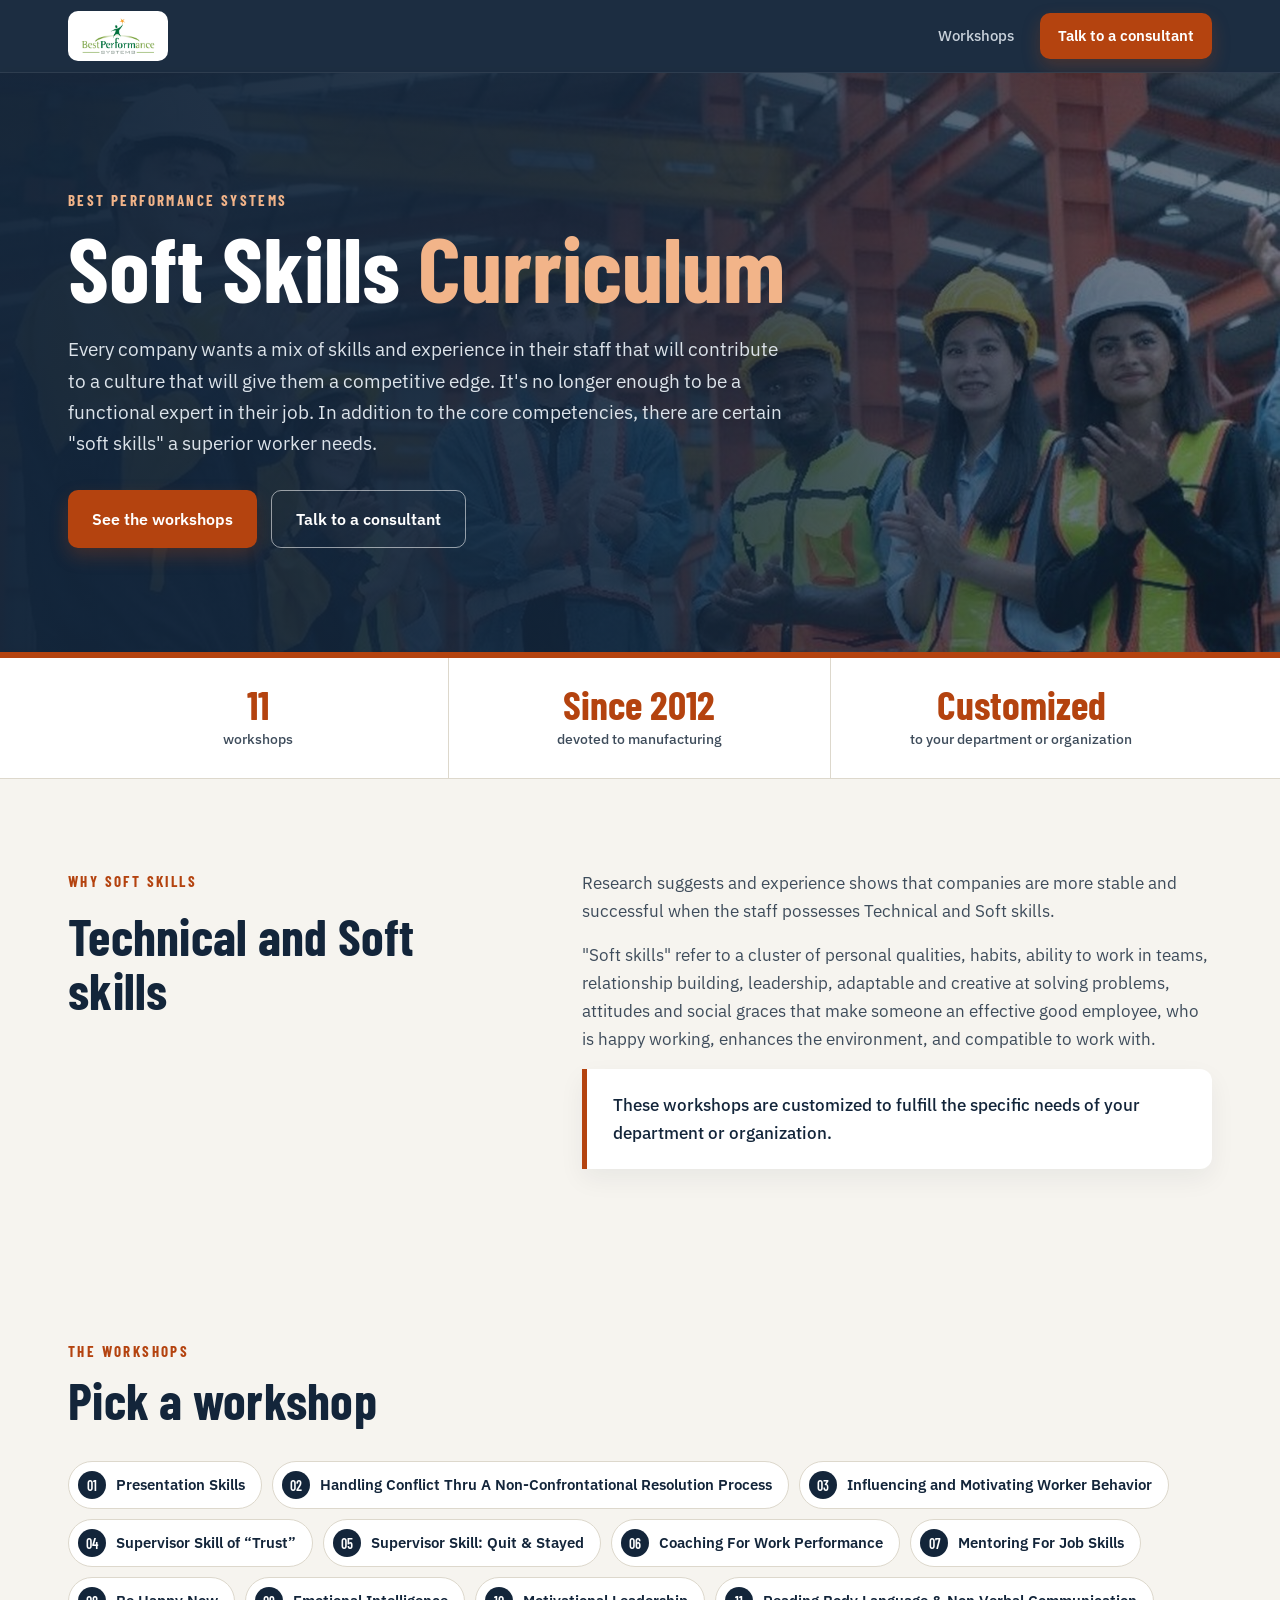
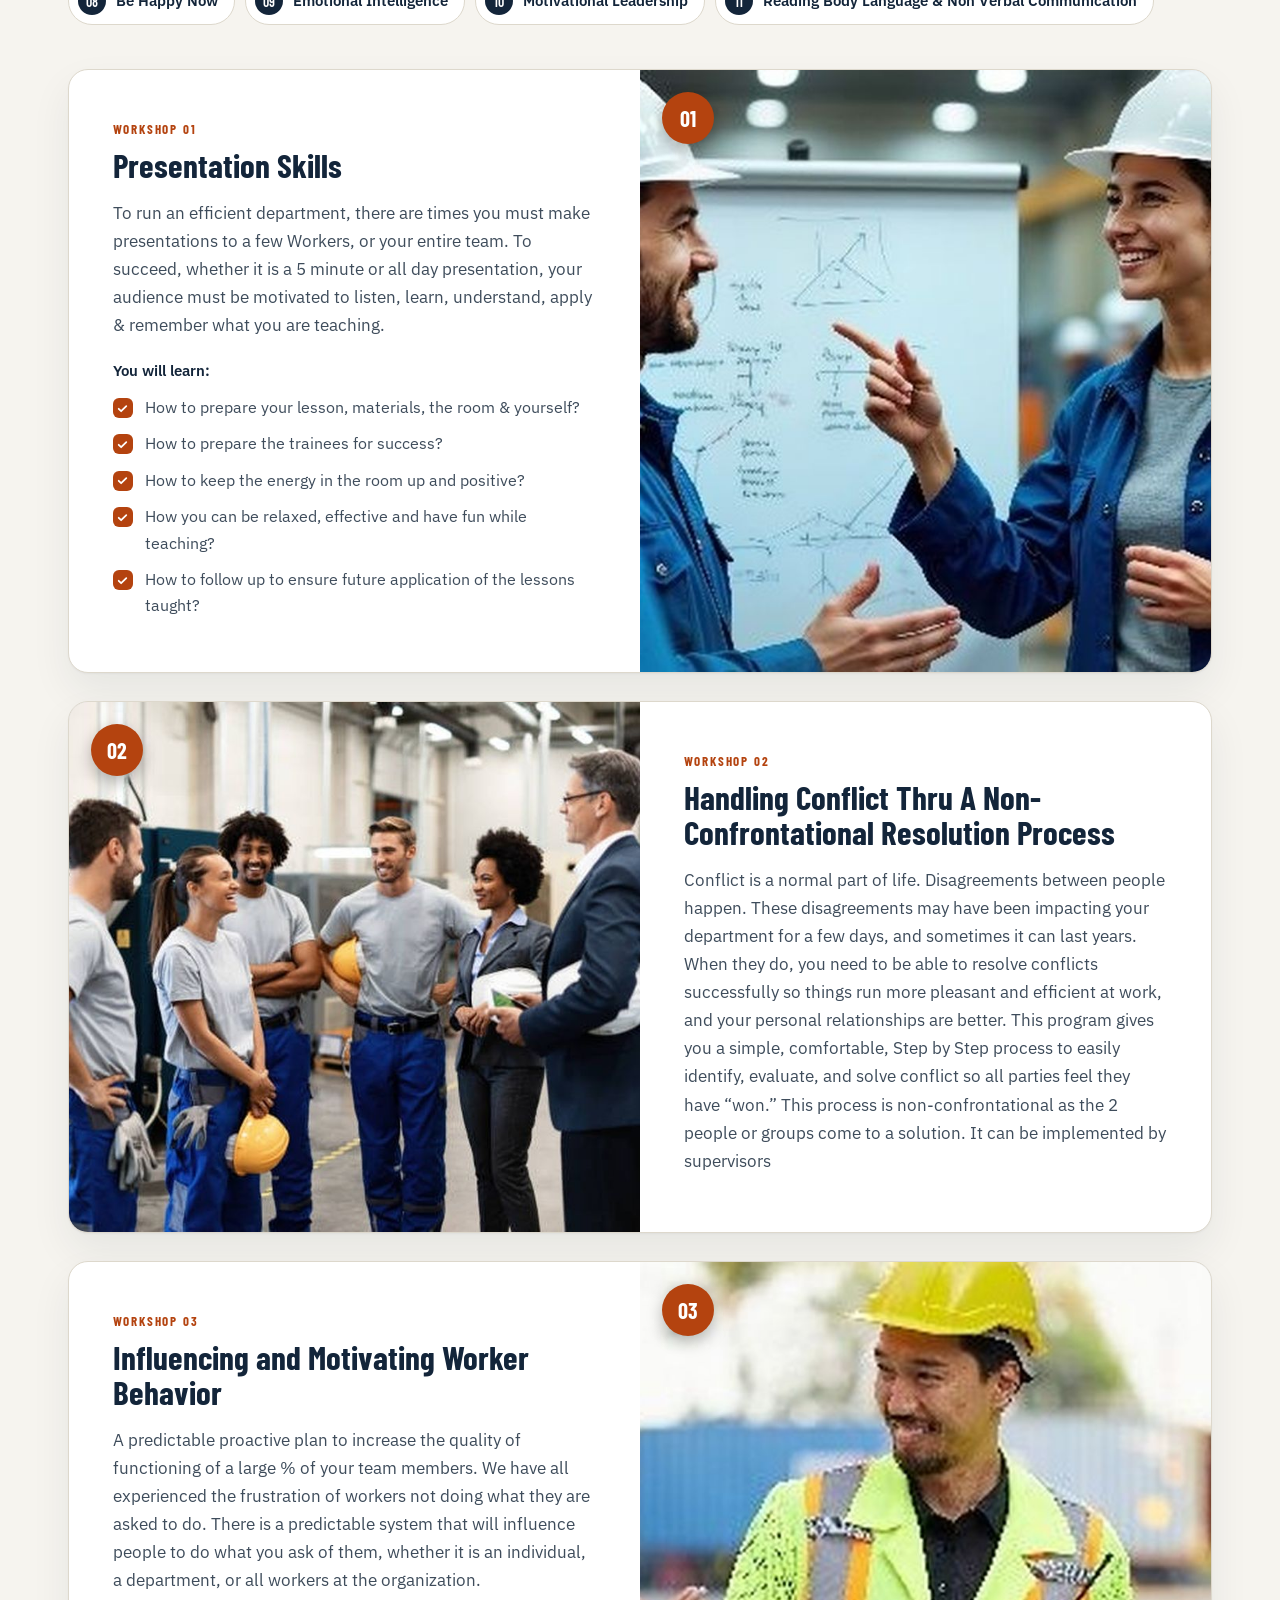
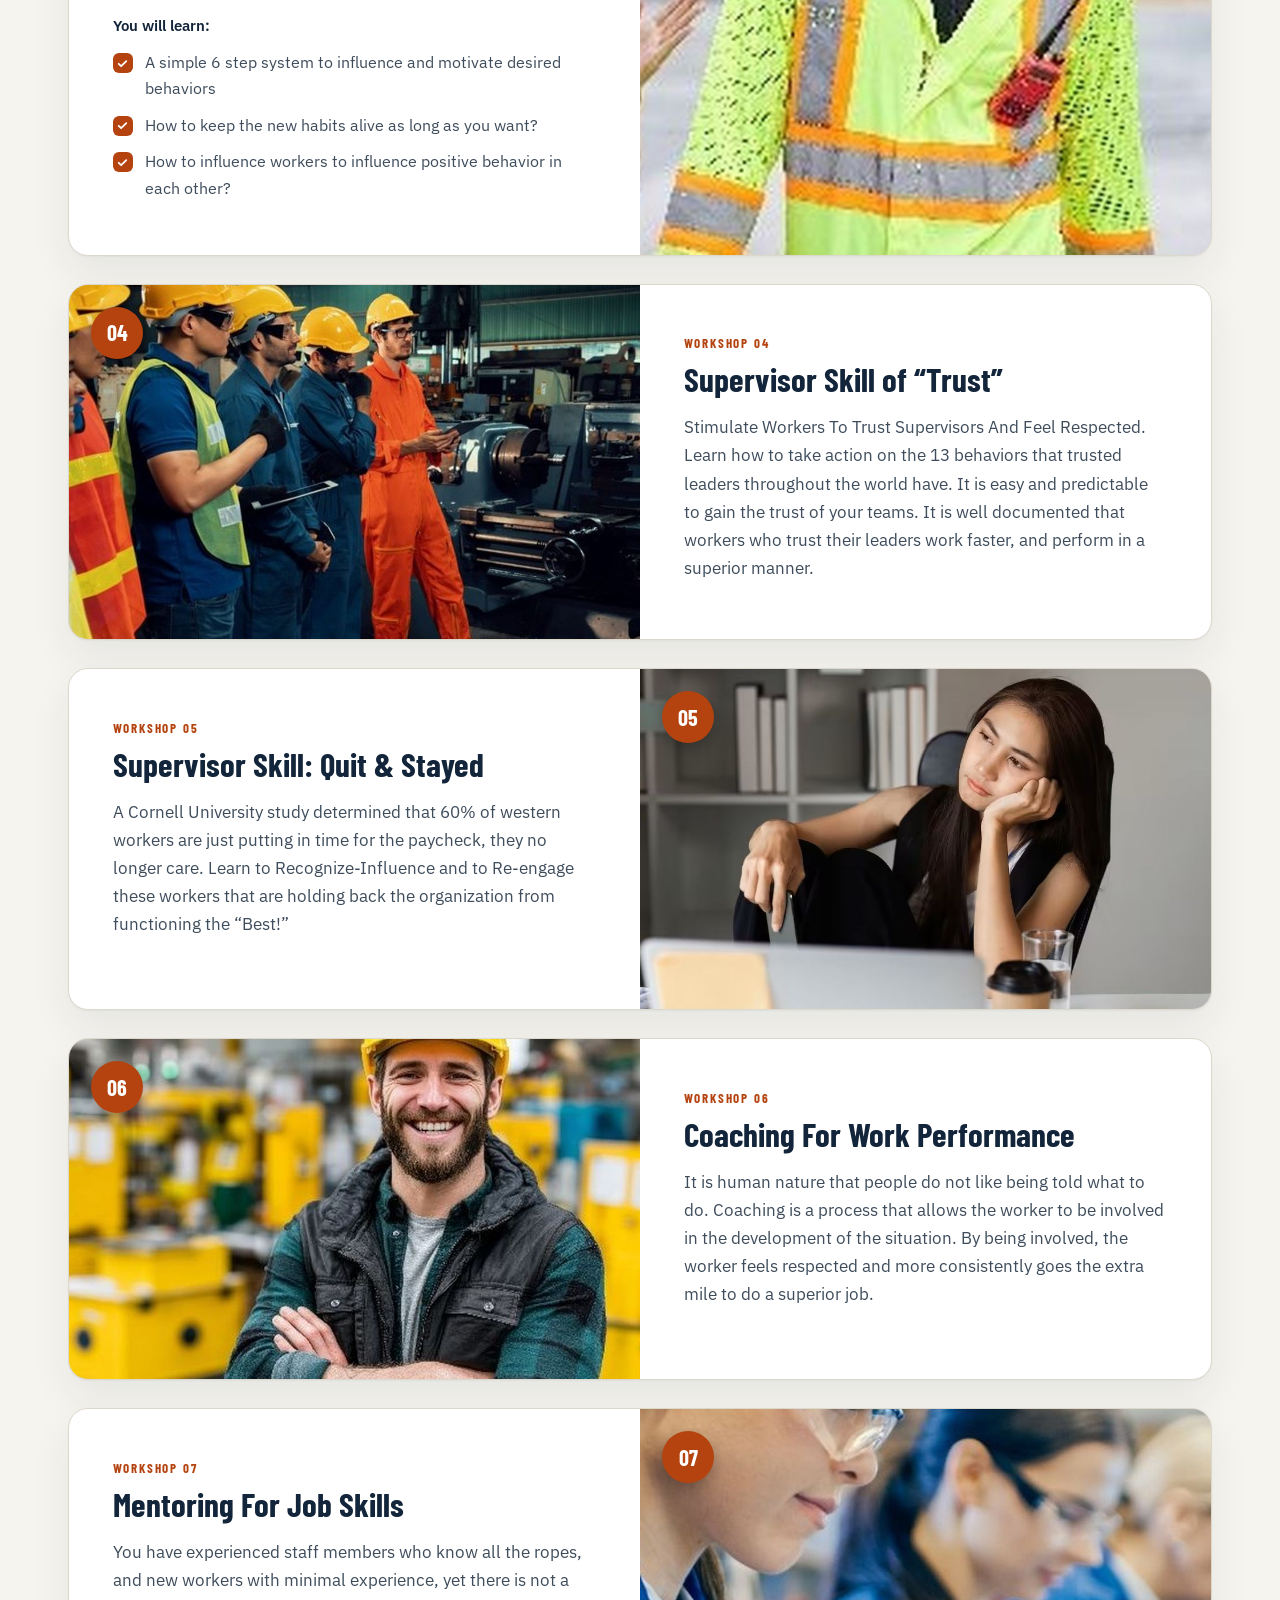
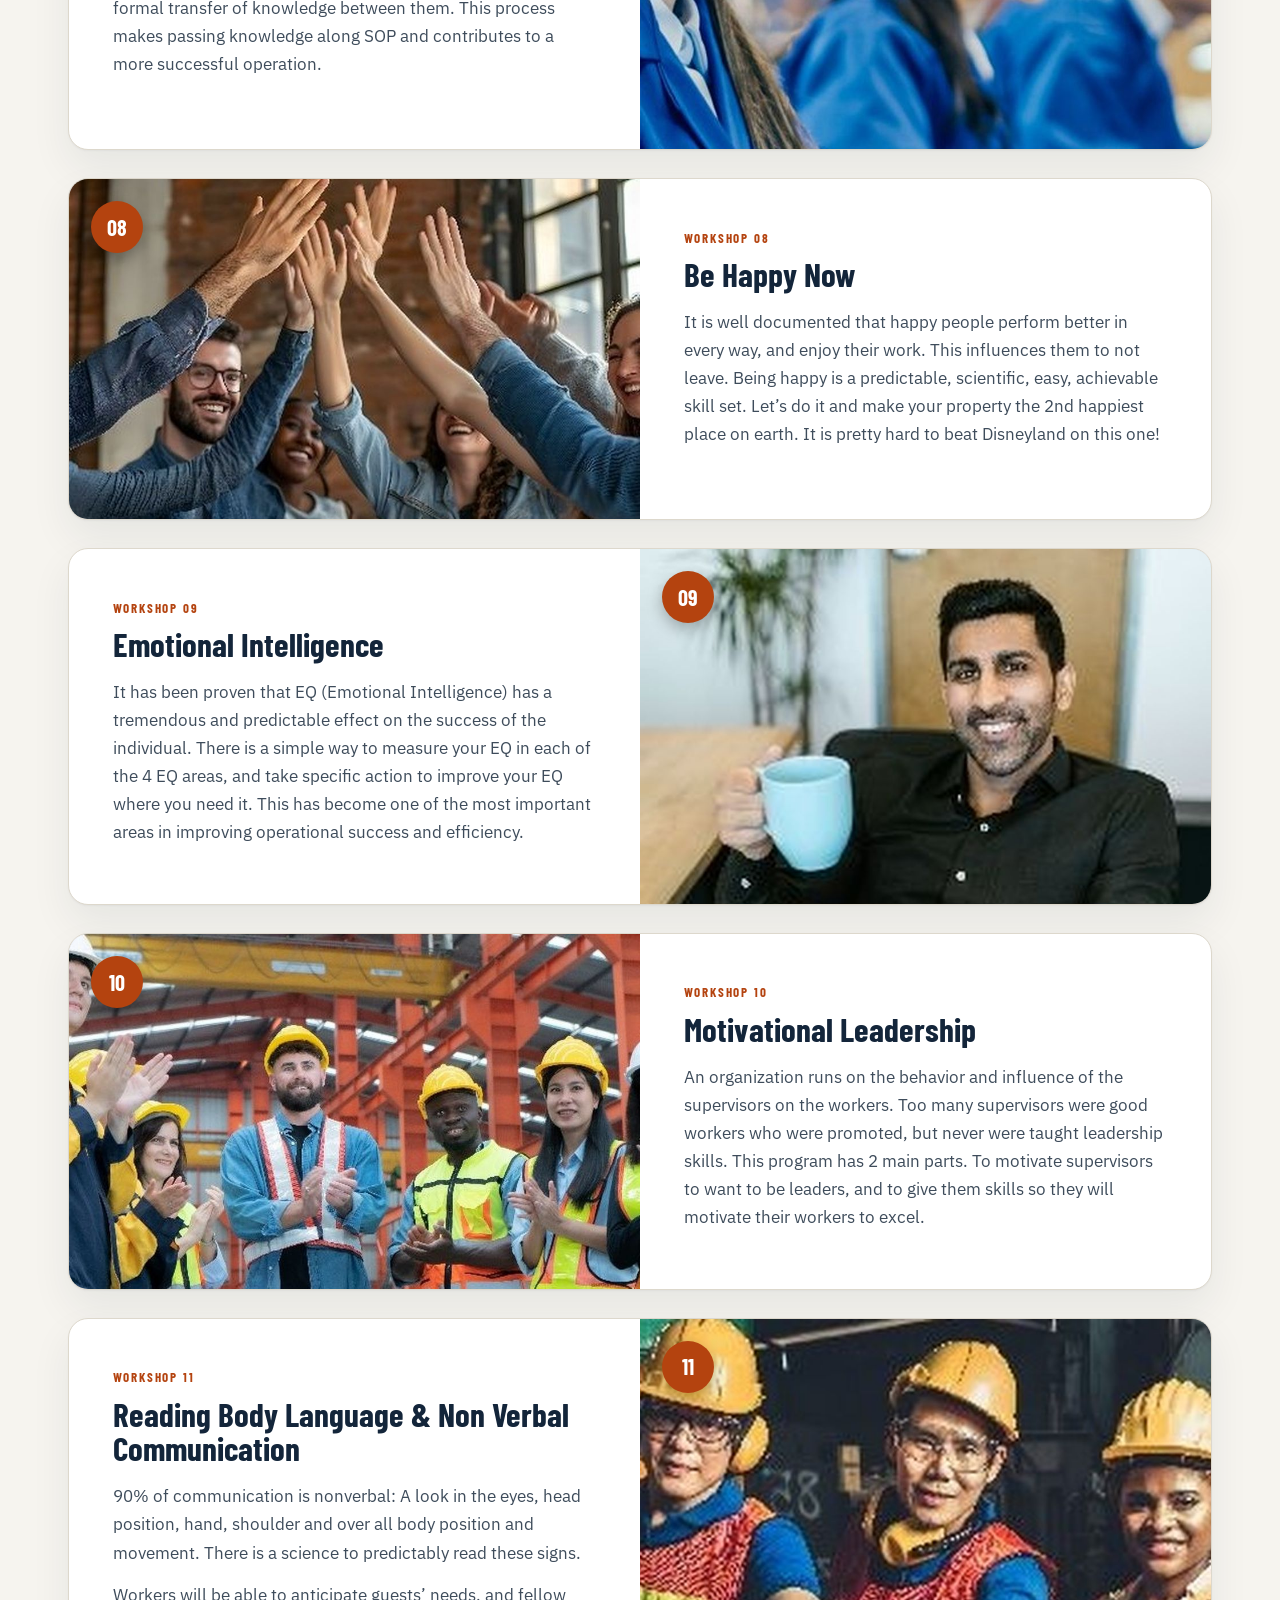
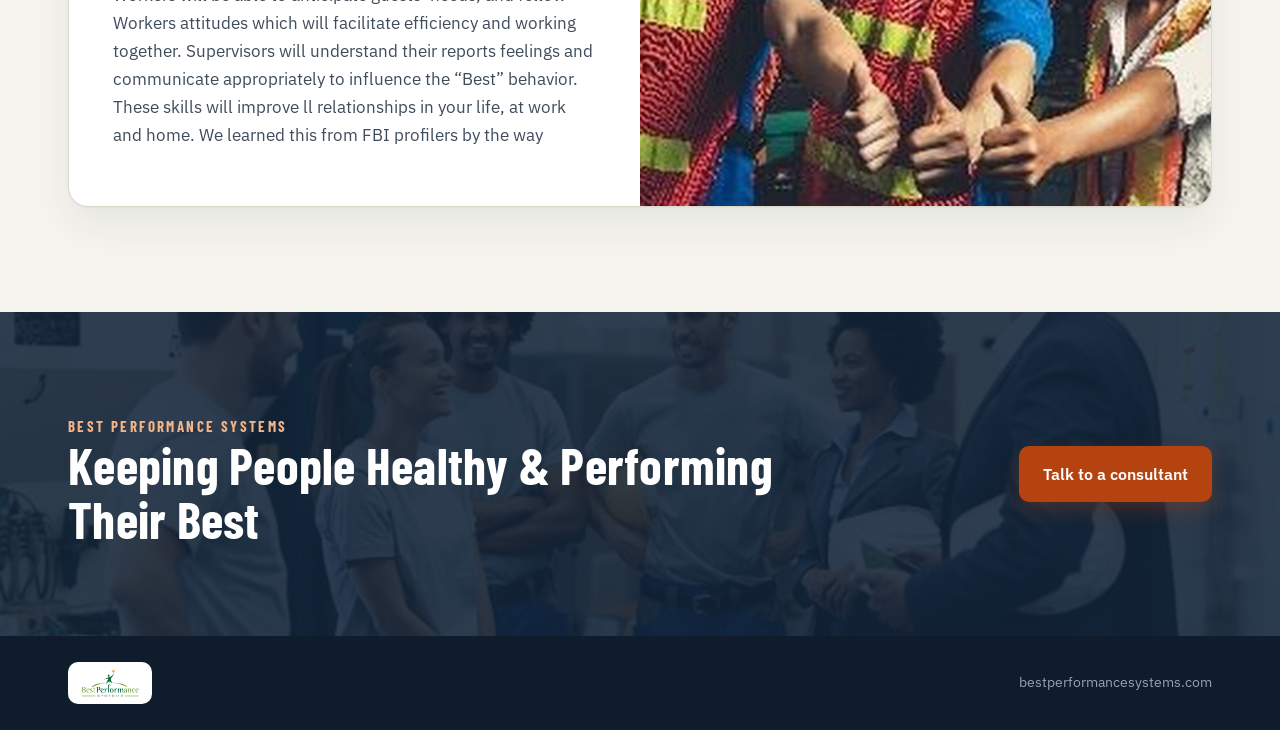
==== soft-skills/v1.html @ cea7f4de "Add soft skills curriculum pages (2 versions) Co-Authored-By: Claude Opus 5.5 <noreply@anthropic.com" ====
<!doctype html>
<html lang="en"><head><meta charset="utf-8"><meta name="viewport" content="width=device-width,initial-scale=1">
<title>Soft Skills Curriculum | Best Performance Systems</title>
<meta name="description" content="Best Performance Systems soft skills workshops for supervisors and teams.">
<link rel="preconnect" href="https://fonts.googleapis.com"><link rel="preconnect" href="https://fonts.gstatic.com" crossorigin><link rel="stylesheet" href="https://fonts.googleapis.com/css2?family=Barlow+Condensed:wght@600;700&family=IBM+Plex+Sans:wght@400;500;600&display=swap">
<style>
:root{--navy:#13253A;--navy2:#1B3350;--orange:#B4430F;--orange2:#9A390C;--cream:#F6F4EF;--peach:#F2B489;--body:#3E4C5B;--line:#DDD8CC;--white:#fff}
*{box-sizing:border-box}
html{scroll-behavior:smooth;scroll-padding-top:84px}
body{margin:0;background:var(--cream);color:var(--body);font-family:'IBM Plex Sans',system-ui,Arial,sans-serif;font-size:17px;line-height:1.65;-webkit-font-smoothing:antialiased}
img{max-width:100%;display:block}
a{color:inherit}
.wrap{max-width:1240px;margin:0 auto;padding:0 clamp(18px,4vw,48px)}
.h{font-family:'Barlow Condensed',Arial Narrow,sans-serif;font-weight:700;color:var(--navy);letter-spacing:.005em;line-height:1.05;margin:0}
.eyebrow{font-family:'Barlow Condensed',sans-serif;font-weight:700;letter-spacing:.16em;text-transform:uppercase;font-size:15px;color:var(--orange);margin:0 0 10px}
.btn{display:inline-flex;align-items:center;gap:10px;background:var(--orange);color:#fff;text-decoration:none;font-weight:600;font-size:16px;padding:15px 24px;border-radius:10px;box-shadow:0 8px 18px rgba(180,67,15,.28);transition:background .15s,transform .15s}
.btn:hover{background:var(--orange2);transform:translateY(-1px)}
.btn.ghost{background:transparent;border:1.5px solid rgba(255,255,255,.55);box-shadow:none}
.btn.ghost:hover{background:rgba(255,255,255,.1)}
/* nav */
.nav{position:sticky;top:0;z-index:20;background:rgba(19,37,58,.96);backdrop-filter:saturate(1.2) blur(6px);border-bottom:1px solid rgba(255,255,255,.08)}
.nav .wrap{display:flex;align-items:center;justify-content:space-between;height:72px;gap:16px}
.logo{background:#fff;border-radius:10px;padding:6px 12px;display:inline-flex;align-items:center}
.logo img{height:38px;width:auto}
.nav .links{display:flex;align-items:center;gap:26px}
.nav .links a.l{color:#C9D2DB;text-decoration:none;font-size:15px;font-weight:500}
.nav .links a.l:hover{color:#fff}
.nav .btn{padding:11px 18px;font-size:15px}
/* hero */
.hero{position:relative;color:#fff;background:var(--navy) url(img/hero.jpg) center 30%/cover no-repeat;overflow:hidden}
.hero:before{content:"";position:absolute;inset:0;background:linear-gradient(90deg,rgba(19,37,58,.97) 0%,rgba(19,37,58,.9) 45%,rgba(19,37,58,.55) 100%)}
.hero .wrap{position:relative;padding-top:clamp(64px,9vw,120px);padding-bottom:clamp(64px,9vw,110px)}
.hero .eyebrow{color:var(--peach)}
.hero h1{font-family:'Barlow Condensed',sans-serif;font-weight:700;font-size:clamp(48px,7.5vw,92px);line-height:.95;margin:0 0 24px;max-width:760px}
.hero h1 span{color:var(--peach)}
.hero .lead{max-width:720px;color:#DCE3EA;font-size:clamp(17px,1.5vw,19px);margin:0 0 30px}
.hero .ctas{display:flex;gap:14px;flex-wrap:wrap}
.hero .bar{position:absolute;left:0;right:0;bottom:0;height:6px;background:var(--orange)}
/* stats strip */
.stats{background:#fff;border-bottom:1px solid var(--line)}
.stats .wrap{display:grid;grid-template-columns:repeat(3,1fr);gap:0}
.stat{padding:26px 10px;text-align:center;border-right:1px solid var(--line)}
.stat:last-child{border-right:0}
.stat b{display:block;font-family:'Barlow Condensed',sans-serif;font-size:40px;color:var(--orange);line-height:1}
.stat span{font-size:14px;color:var(--body);font-weight:500}
/* about */
.about{padding:clamp(56px,7vw,96px) 0}
.about .grid{display:grid;grid-template-columns:5fr 7fr;gap:clamp(28px,5vw,72px);align-items:start}
.about h2{font-size:clamp(36px,4vw,52px)}
.about p{margin:0 0 16px}
.quote{border-left:5px solid var(--orange);background:#fff;padding:22px 26px;border-radius:0 12px 12px 0;color:var(--navy);font-weight:500;box-shadow:0 10px 26px rgba(19,37,58,.06)}
/* index */
.index{padding:0 0 10px}
.chips{display:flex;flex-wrap:wrap;gap:10px}
.chip{display:inline-flex;align-items:center;gap:10px;background:#fff;border:1px solid var(--line);border-radius:999px;padding:9px 16px 9px 9px;font-size:14.5px;font-weight:600;color:var(--navy);text-decoration:none;transition:border-color .15s,transform .15s}
.chip i{font-style:normal;background:var(--navy);color:#fff;font-family:'Barlow Condensed',sans-serif;font-size:14px;width:28px;height:28px;border-radius:50%;display:inline-flex;align-items:center;justify-content:center}
.chip:hover{border-color:var(--orange);transform:translateY(-1px)}
/* workshops */
.workshops{padding:clamp(40px,5vw,70px) 0 clamp(50px,6vw,90px)}
.sec-head{display:flex;align-items:end;justify-content:space-between;gap:20px;margin-bottom:34px;flex-wrap:wrap}
.sec-head h2{font-size:clamp(36px,4vw,52px)}
.ws{display:grid;grid-template-columns:1fr 1fr;background:#fff;border:1px solid var(--line);border-radius:20px;overflow:hidden;margin-bottom:28px;box-shadow:0 1px 2px rgba(19,37,58,.04),0 18px 40px rgba(19,37,58,.07)}
.ws .pic{position:relative;min-height:340px;background:#ccc}
.ws .pic img{position:absolute;inset:0;width:100%;height:100%;object-fit:cover}
.ws .pic .n{position:absolute;left:22px;top:22px;background:var(--orange);color:#fff;font-family:'Barlow Condensed',sans-serif;font-weight:700;font-size:22px;width:52px;height:52px;border-radius:50%;display:flex;align-items:center;justify-content:center;box-shadow:0 6px 16px rgba(0,0,0,.28)}
.ws .txt{padding:clamp(26px,3.4vw,46px)}
.ws:nth-child(even) .pic{order:2}
.ws .tag{display:inline-block;font-family:'Barlow Condensed',sans-serif;font-weight:700;letter-spacing:.14em;text-transform:uppercase;font-size:13px;color:var(--orange);margin-bottom:8px}
.ws h3{font-family:'Barlow Condensed',sans-serif;font-weight:700;color:var(--navy);font-size:clamp(28px,2.6vw,36px);line-height:1.05;margin:0 0 16px}
.ws p{margin:0 0 14px}
.ws h4{font-size:15px;font-weight:600;color:var(--navy);margin:20px 0 10px;text-transform:none}
.ws ul{list-style:none;margin:0 0 6px;padding:0}
.ws li{position:relative;padding-left:32px;margin:0 0 10px;font-size:16px}
.ws li:before{content:"";position:absolute;left:0;top:4px;width:20px;height:20px;border-radius:6px;background:var(--orange) url("data:image/svg+xml,%3Csvg xmlns='http://www.w3.org/2000/svg' viewBox='0 0 24 24' fill='none' stroke='white' stroke-width='3.2' stroke-linecap='round' stroke-linejoin='round'%3E%3Cpath d='M5 12.5l4.5 4.5L19 7.5'/%3E%3C/svg%3E") center/13px no-repeat}
/* band */
.band{position:relative;color:#fff;background:var(--navy) url(img/band.jpg) center/cover no-repeat}
.band:before{content:"";position:absolute;inset:0;background:rgba(19,37,58,.88)}
.band .wrap{position:relative;padding:clamp(56px,7vw,96px) clamp(18px,4vw,48px);display:flex;align-items:center;justify-content:space-between;gap:30px;flex-wrap:wrap}
.band h2{color:#fff;font-size:clamp(34px,4vw,54px);max-width:720px}
.band p{color:#DCE3EA;margin:12px 0 0;max-width:640px}
footer{background:#0E1C2C;color:#94A2B1;font-size:14px}
footer .wrap{display:flex;justify-content:space-between;align-items:center;gap:16px;flex-wrap:wrap;padding-top:26px;padding-bottom:26px}
footer .logo img{height:30px}
@media (max-width:900px){
 .about .grid{grid-template-columns:1fr}
 .ws{grid-template-columns:1fr}
 .ws:nth-child(even) .pic{order:0}
 .ws .pic{min-height:0;aspect-ratio:16/10}
 .nav .links a.l{display:none}
}
@media (max-width:560px){
 .nav .wrap{height:64px}.logo img{height:30px}.nav .btn{padding:10px 14px;font-size:14px}
 .stats .wrap{grid-template-columns:1fr}.stat{border-right:0;border-bottom:1px solid var(--line);padding:18px 10px}.stat:last-child{border-bottom:0}
 .hero:before{background:linear-gradient(180deg,rgba(19,37,58,.88),rgba(19,37,58,.96))}
 .btn{width:100%;justify-content:center}
 .chip{font-size:13.5px}
}
</style></head><body>
<nav class="nav"><div class="wrap"><a class="logo" href="#top"><img src="img/bps-logo.png" alt="Best Performance Systems"></a>
<div class="links"><a class="l" href="#workshops">Workshops</a><a class="btn" href="#book">Talk to a consultant</a></div></div></nav>
<header class="hero" id="top"><div class="wrap">
<p class="eyebrow">Best Performance Systems</p>
<h1>Soft Skills <span>Curriculum</span></h1>
<p class="lead">Every company wants a mix of skills and experience in their staff that will contribute to a culture that will give them a competitive edge. It's no longer enough to be a functional expert in their job. In addition to the core competencies, there are certain "soft skills" a superior worker needs.</p>
<div class="ctas"><a class="btn" href="#workshops">See the workshops</a><a class="btn ghost" href="#book">Talk to a consultant</a></div>
</div><div class="bar"></div></header>
<section class="stats"><div class="wrap">
<div class="stat"><b>11</b><span>workshops</span></div>
<div class="stat"><b>Since 2012</b><span>devoted to manufacturing</span></div>
<div class="stat"><b>Customized</b><span>to your department or organization</span></div>
</div></section>
<section class="about"><div class="wrap"><div class="grid"><div><p class="eyebrow">Why soft skills</p><h2 class="h">Technical and Soft skills</h2></div><div><p>Research suggests and experience shows that companies are more stable and successful when the staff possesses Technical and Soft skills.</p><p>"Soft skills" refer to a cluster of personal qualities, habits, ability to work in teams,  relationship building, leadership, adaptable and creative at solving problems, attitudes and social graces that make someone an effective good employee, who is happy working, enhances the environment, and compatible to work with.</p><p class="quote">These workshops are customized to fulfill the specific needs of your department or organization.</p></div></div></div></section>
<section class="workshops" id="workshops"><div class="wrap">
<div class="sec-head"><div><p class="eyebrow">The workshops</p><h2 class="h">Pick a workshop</h2></div></div>
<div class="index"><div class="chips"><a class="chip" href="#presentation-skills"><i>01</i>Presentation Skills</a><a class="chip" href="#handling-conflict-thru-a-non-confrontati"><i>02</i>Handling Conflict Thru A Non-Confrontational Resolution Process</a><a class="chip" href="#influencing-and-motivating-worker-behavi"><i>03</i>Influencing and Motivating Worker Behavior</a><a class="chip" href="#supervisor-skill-of-trust"><i>04</i>Supervisor Skill of “Trust”</a><a class="chip" href="#supervisor-skill-quit-stayed"><i>05</i>Supervisor Skill: Quit &amp; Stayed</a><a class="chip" href="#coaching-for-work-performance"><i>06</i>Coaching For Work Performance</a><a class="chip" href="#mentoring-for-job-skills"><i>07</i>Mentoring For Job Skills</a><a class="chip" href="#be-happy-now"><i>08</i>Be Happy Now</a><a class="chip" href="#emotional-intelligence"><i>09</i>Emotional Intelligence</a><a class="chip" href="#motivational-leadership"><i>10</i>Motivational Leadership</a><a class="chip" href="#reading-body-language-non-verbal-communi"><i>11</i>Reading Body Language &amp; Non Verbal Communication</a></div></div>
<div style="height:34px"></div>
<article class="ws" id="presentation-skills"><div class="pic"><img src="img/v1-01.jpg" alt="two supervisors in hard hats at a whiteboard" loading="lazy"><span class="n">01</span></div><div class="txt"><span class="tag">Workshop 01</span><h3>Presentation Skills</h3><p>To run an efficient department, there are times you must make presentations to a few Workers, or your entire team. To succeed, whether it is a 5 minute or all day presentation, your audience must be motivated to listen, learn, understand, apply &amp; remember what you are teaching.</p><h4>You will learn:</h4><ul><li>How to prepare your lesson, materials, the room &amp; yourself?</li><li>How to prepare the trainees for success?</li><li>How to keep the energy in the room up and positive?</li><li>How you can be relaxed, effective and have fun while teaching?</li><li>How to follow up to ensure future application of the lessons taught?</li></ul></div></article><article class="ws" id="handling-conflict-thru-a-non-confrontati"><div class="pic"><img src="img/v1-02.jpg" alt="supervisor and workers talking and smiling on the plant floo" loading="lazy"><span class="n">02</span></div><div class="txt"><span class="tag">Workshop 02</span><h3>Handling Conflict Thru A Non-Confrontational Resolution Process</h3><p>Conflict is a normal part of life. Disagreements between people happen. These disagreements may have been impacting your department for a few days, and sometimes it can last years. When they do, you need to be able to resolve conflicts successfully so things run more pleasant and efficient at work, and your personal relationships are better. This program gives you a simple, comfortable, Step by Step process to easily identify, evaluate, and solve conflict so all parties feel they have “won.”  This process is non-confrontational as the 2 people or groups come to a solution. It can be implemented by supervisors</p></div></article><article class="ws" id="influencing-and-motivating-worker-behavi"><div class="pic"><img src="img/v1-03.jpg" alt="crew in safety vests talking and clapping together" loading="lazy"><span class="n">03</span></div><div class="txt"><span class="tag">Workshop 03</span><h3>Influencing and Motivating Worker Behavior</h3><p>A predictable proactive plan to increase the quality of functioning of a large % of your team members. We have all experienced the frustration of workers not doing what they are asked to do. There is a predictable system that will influence people to do what you ask of them, whether it is an individual, a department, or all workers at the organization.</p><h4>You will learn:</h4><ul><li>A simple 6 step system to influence and motivate desired behaviors</li><li>How to keep the new habits alive as long as you want?</li><li>How to influence workers to influence positive behavior in each other?</li></ul></div></article><article class="ws" id="supervisor-skill-of-trust"><div class="pic"><img src="img/v1-04.jpg" alt="supervisor talking with a team in hard hats on a plant floor" loading="lazy"><span class="n">04</span></div><div class="txt"><span class="tag">Workshop 04</span><h3>Supervisor Skill of “Trust”</h3><p>Stimulate Workers To Trust Supervisors And Feel Respected. Learn how to take action on the 13 behaviors that trusted leaders throughout the world have. It is easy and predictable  to gain the trust of your teams. It is well documented that workers who trust their leaders work faster, and perform in a superior manner.</p></div></article><article class="ws" id="supervisor-skill-quit-stayed"><div class="pic"><img src="img/v1-05.jpg" alt="tired worker slumped at her desk" loading="lazy"><span class="n">05</span></div><div class="txt"><span class="tag">Workshop 05</span><h3>Supervisor Skill: Quit &amp; Stayed</h3><p>A Cornell University study determined that 60% of western workers are just putting in time for the paycheck, they no longer care. Learn to Recognize-Influence and to Re-engage these workers that are holding back the organization from functioning the “Best!”</p></div></article><article class="ws" id="coaching-for-work-performance"><div class="pic"><img src="img/v1-06.jpg" alt="smiling worker in a hard hat on the factory floor" loading="lazy"><span class="n">06</span></div><div class="txt"><span class="tag">Workshop 06</span><h3>Coaching For Work Performance</h3><p>It is human nature that people do not like being told what to do. Coaching is a process that allows the worker to be involved in the development of the situation. By being involved, the worker feels respected and more consistently goes the extra mile to do a superior job.</p></div></article><article class="ws" id="mentoring-for-job-skills"><div class="pic"><img src="img/v1-07.jpg" alt="worker in safety glasses assembling electronics" loading="lazy"><span class="n">07</span></div><div class="txt"><span class="tag">Workshop 07</span><h3>Mentoring For Job Skills</h3><p>You have experienced staff members who know all the ropes, and new workers with minimal experience, yet there is not a formal transfer of knowledge between them. This process makes passing knowledge along SOP and contributes to a more successful operation.</p></div></article><article class="ws" id="be-happy-now"><div class="pic"><img src="img/v1-08.jpg" alt="team celebrating with high fives" loading="lazy"><span class="n">08</span></div><div class="txt"><span class="tag">Workshop 08</span><h3>Be Happy Now</h3><p>It is well documented that happy people perform better in every way, and enjoy their work. This influences them to not leave. Being happy is a predictable, scientific, easy, achievable skill set. Let’s do it and make your property the 2nd happiest place on earth. It is pretty hard to beat Disneyland on this one!</p></div></article><article class="ws" id="emotional-intelligence"><div class="pic"><img src="img/v1-09.jpg" alt="relaxed executive reviewing a report" loading="lazy"><span class="n">09</span></div><div class="txt"><span class="tag">Workshop 09</span><h3>Emotional Intelligence</h3><p>It has been proven that EQ (Emotional Intelligence) has a tremendous and predictable effect on the success of the individual. There is a simple way to measure your EQ in each of the 4 EQ areas, and take specific action to improve your EQ where you need it. This has become one of the most important areas in improving operational success and efficiency.</p></div></article><article class="ws" id="motivational-leadership"><div class="pic"><img src="img/v1-10.jpg" alt="plant team in hard hats applauding" loading="lazy"><span class="n">10</span></div><div class="txt"><span class="tag">Workshop 10</span><h3>Motivational Leadership</h3><p>An organization runs on the behavior and influence of the supervisors on the workers. Too many supervisors were good workers who were promoted, but never were taught leadership skills. This program has 2 main parts. To motivate supervisors to want to be leaders, and to give them skills so they will motivate their workers to excel.</p></div></article><article class="ws" id="reading-body-language-non-verbal-communi"><div class="pic"><img src="img/v1-11.jpg" alt="workers giving a thumbs up" loading="lazy"><span class="n">11</span></div><div class="txt"><span class="tag">Workshop 11</span><h3>Reading Body Language &amp; Non Verbal Communication</h3><p>90% of communication is nonverbal: A look in the eyes, head position, hand, shoulder and over all body position and movement. There is a science to predictably read these signs.</p><p>Workers will be able to anticipate guests’ needs, and fellow Workers attitudes which will facilitate efficiency and working together. Supervisors will understand their reports feelings and communicate appropriately to influence the “Best” behavior. These skills will improve ll relationships in your life, at work and home. We learned this from FBI profilers by the way</p></div></article>
</div></section>
<section class="band" id="book"><div class="wrap">
<div><p class="eyebrow" style="color:var(--peach)">Best Performance Systems</p><h2 class="h">Keeping People Healthy &amp; Performing Their Best</h2></div>
<a class="btn" href="#book">Talk to a consultant</a>
</div></section>
<footer><div class="wrap"><span class="logo"><img src="img/bps-logo.png" alt="Best Performance Systems"></span><span>bestperformancesystems.com</span></div></footer>
</body></html>
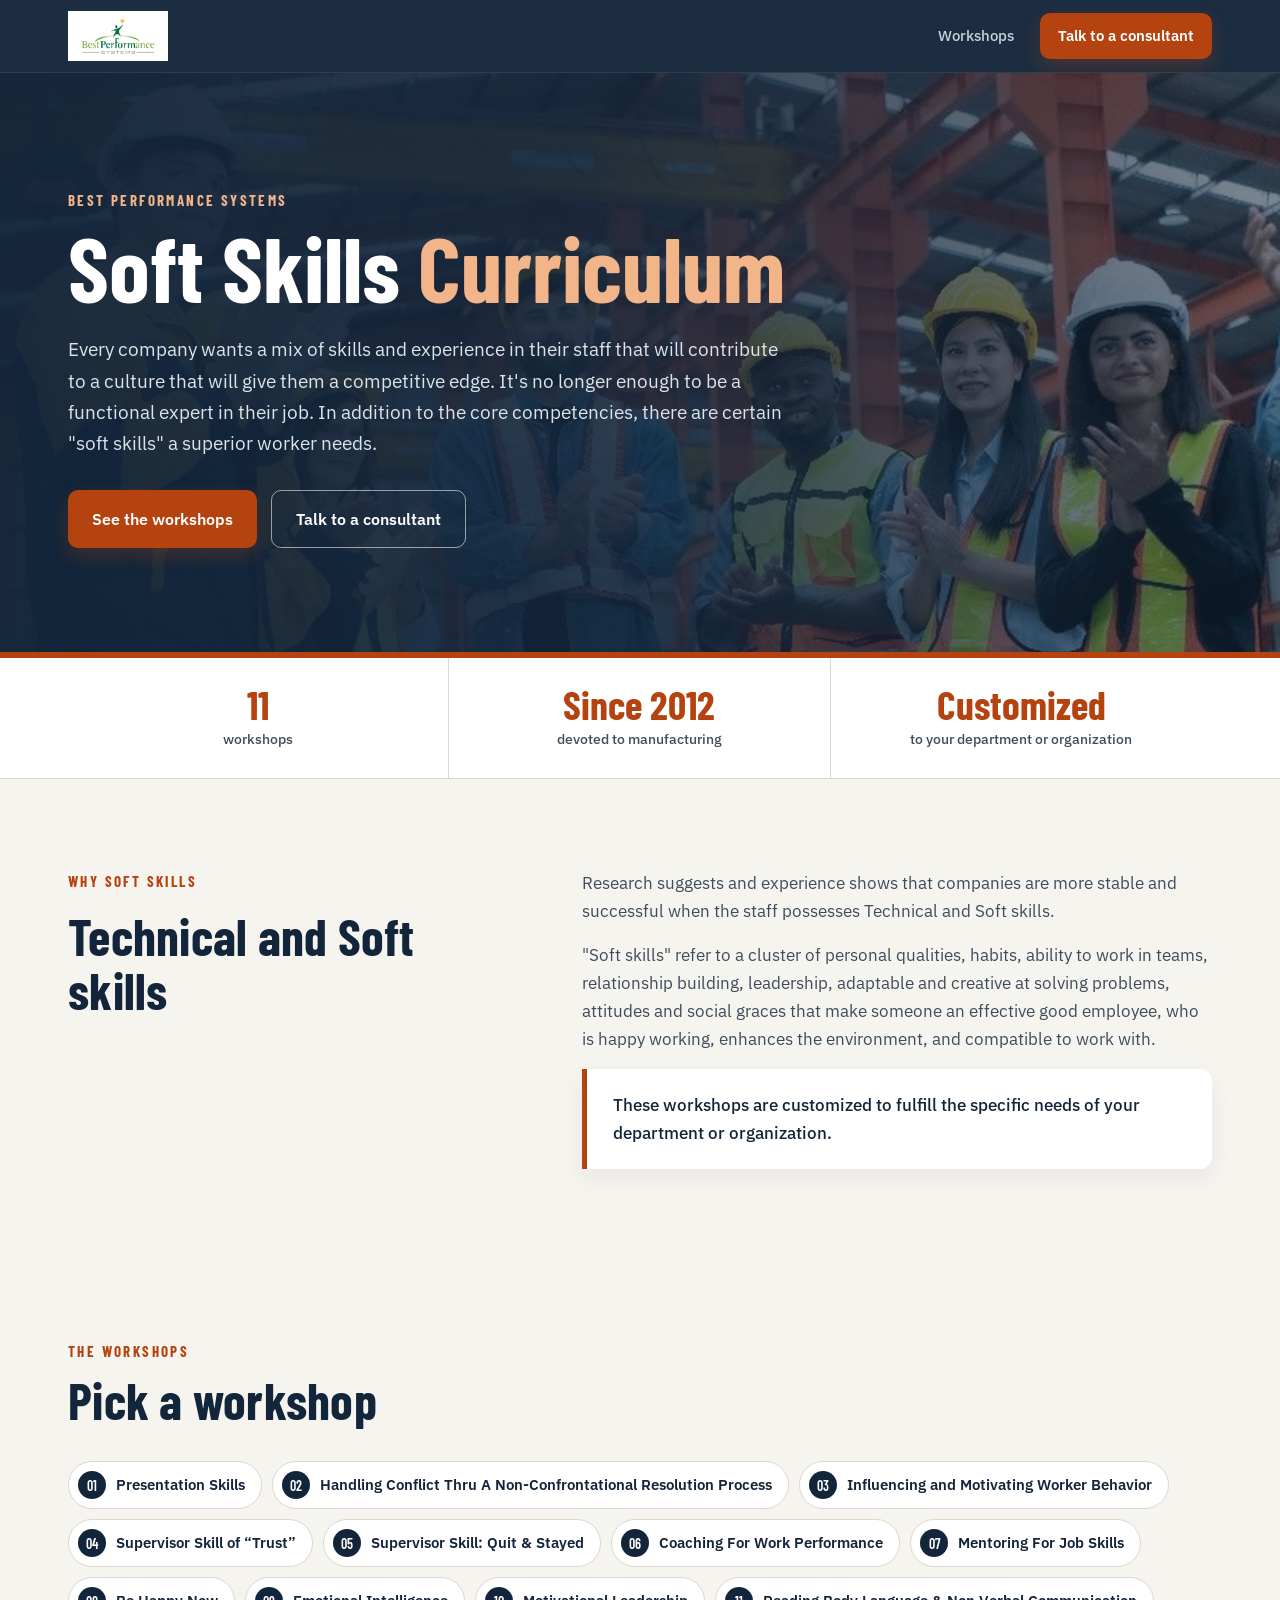
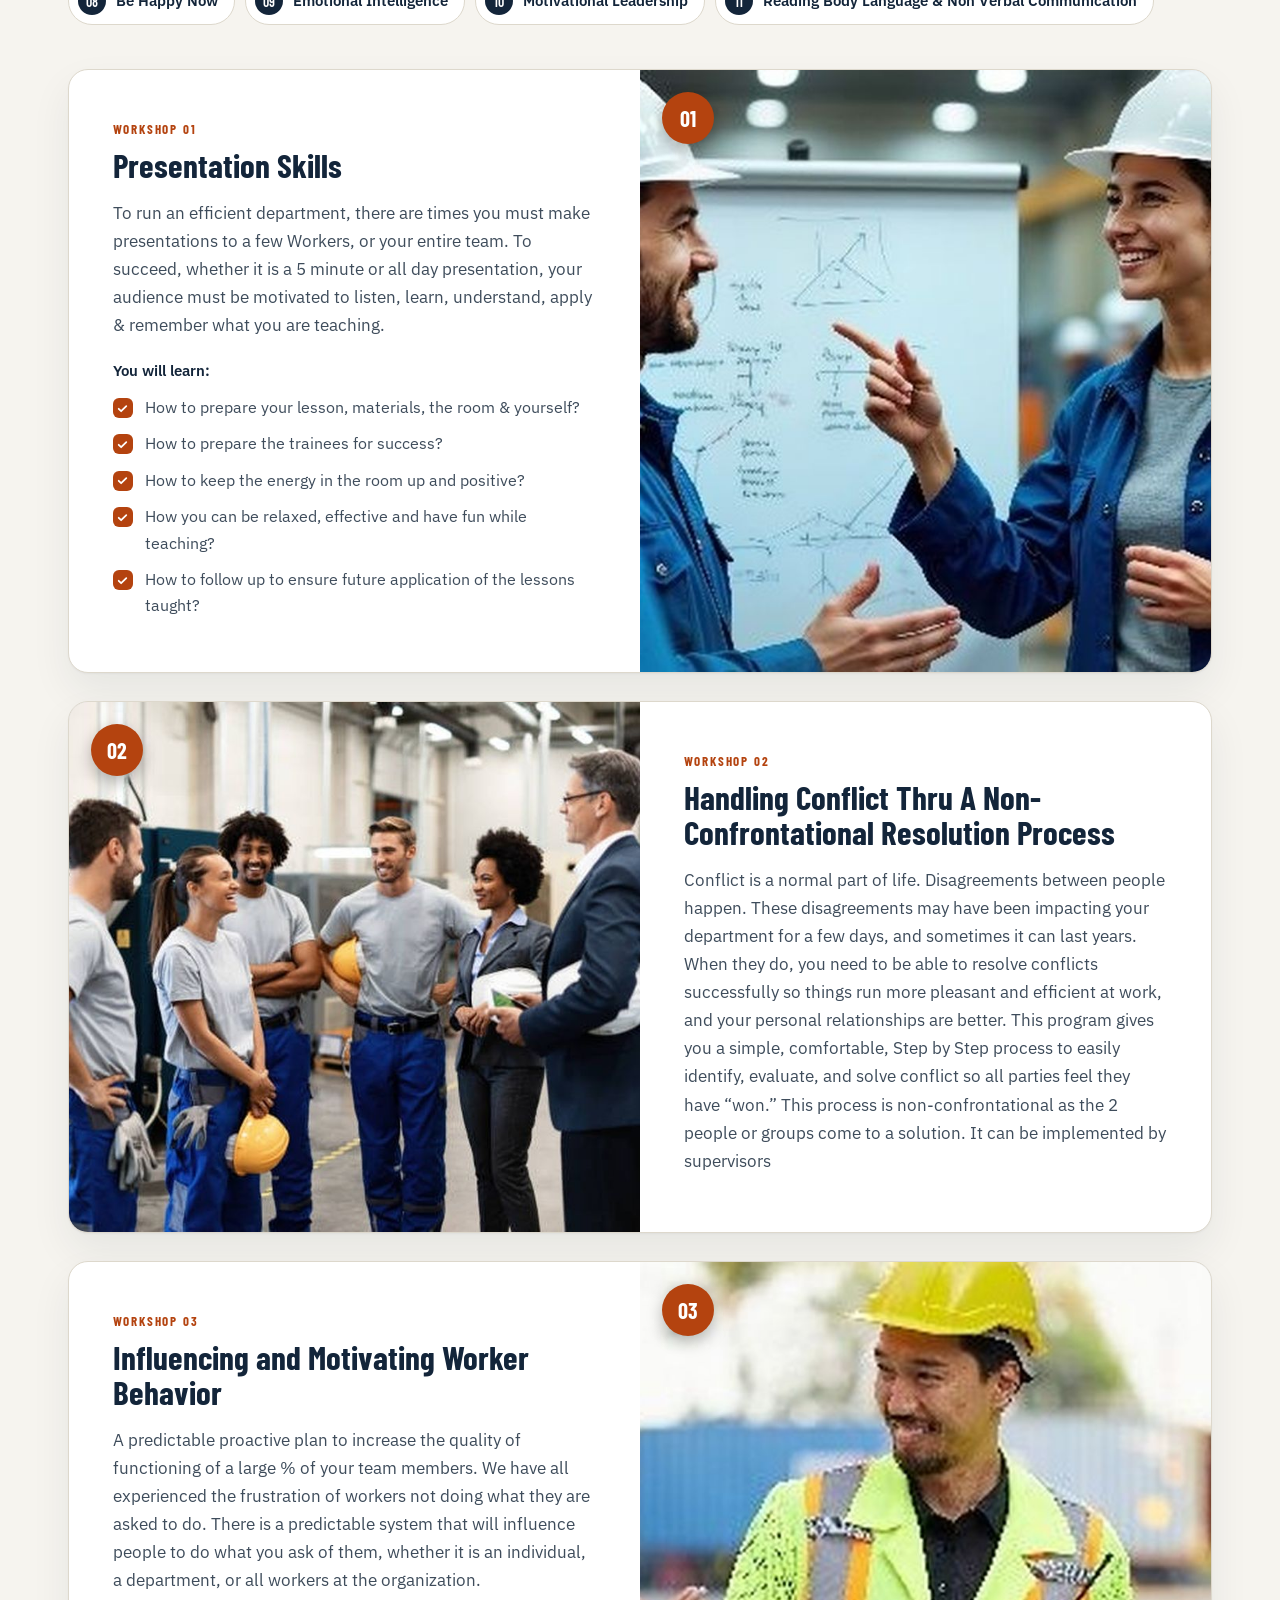
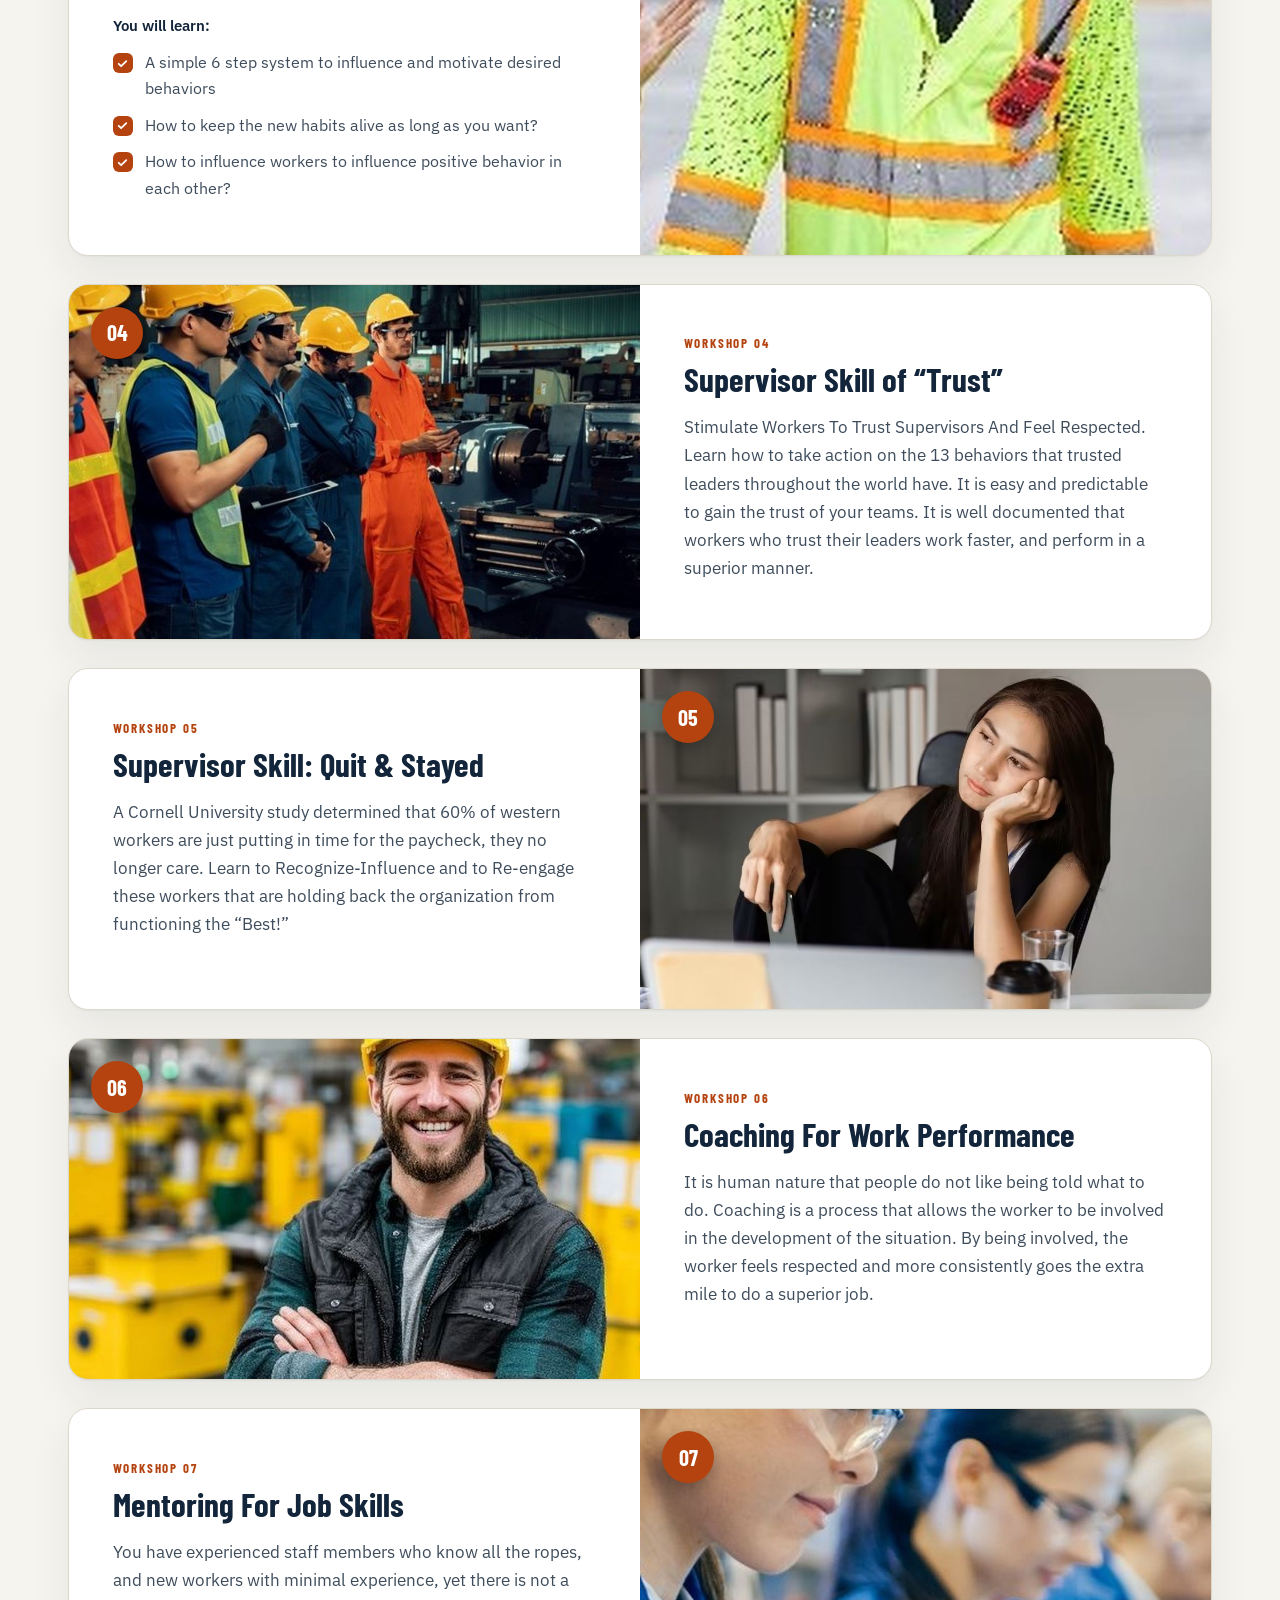
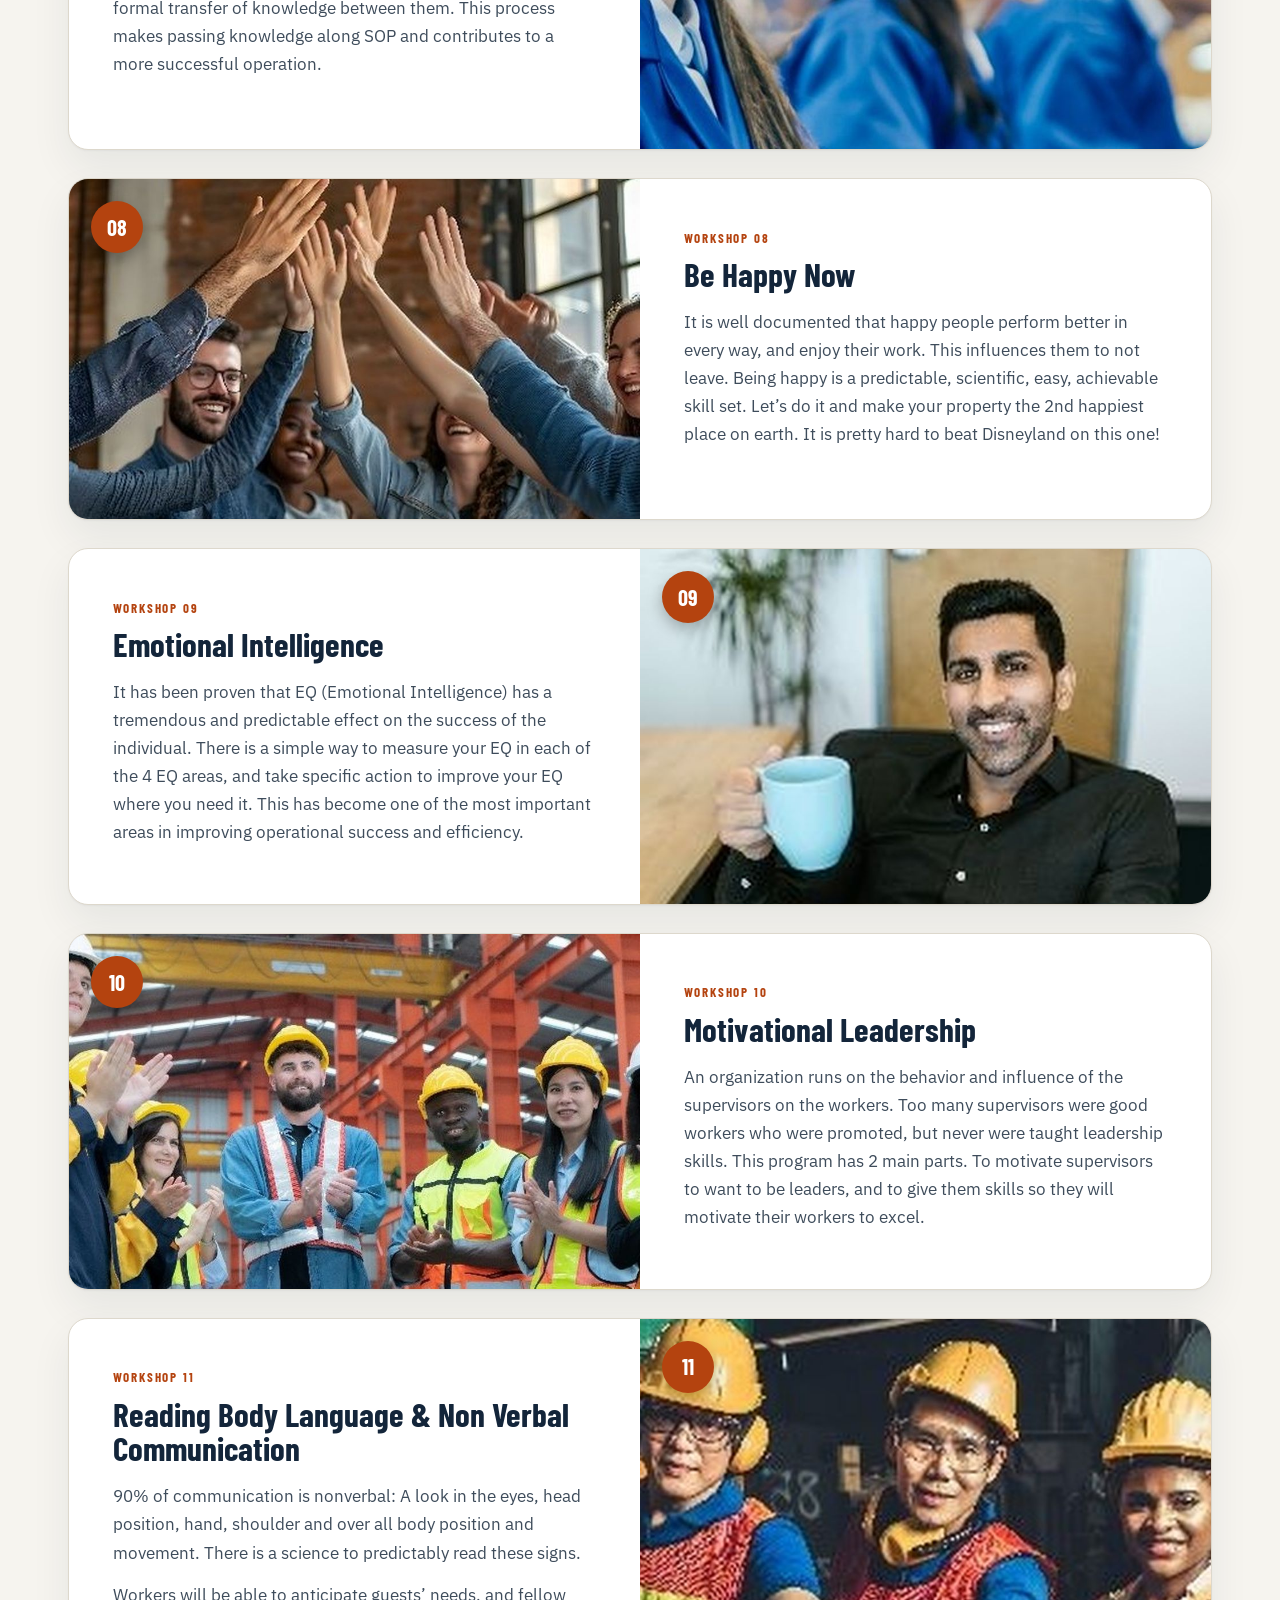
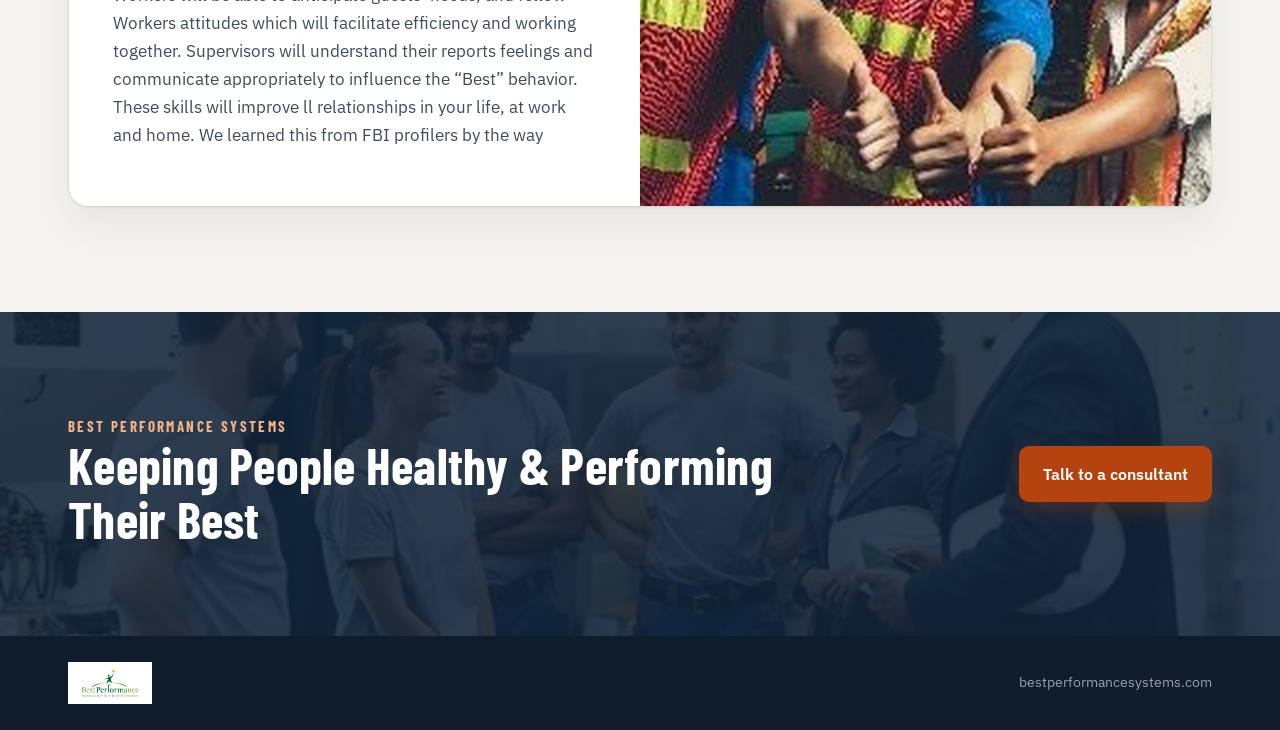
==== commit 197f7c4c: "Soft skills pages: square logo box Co-Authored-By: Claude Opus 5.5 <noreply@anthropic.com> Claude-Se" ====
--- a/soft-skills/v1.html
+++ b/soft-skills/v1.html
@@ -20,7 +20,7 @@
 /* nav */
 .nav{position:sticky;top:0;z-index:20;background:rgba(19,37,58,.96);backdrop-filter:saturate(1.2) blur(6px);border-bottom:1px solid rgba(255,255,255,.08)}
 .nav .wrap{display:flex;align-items:center;justify-content:space-between;height:72px;gap:16px}
-.logo{background:#fff;border-radius:10px;padding:6px 12px;display:inline-flex;align-items:center}
+.logo{background:#fff;border-radius:0;padding:6px 12px;display:inline-flex;align-items:center}
 .logo img{height:38px;width:auto}
 .nav .links{display:flex;align-items:center;gap:26px}
 .nav .links a.l{color:#C9D2DB;text-decoration:none;font-size:15px;font-weight:500}
